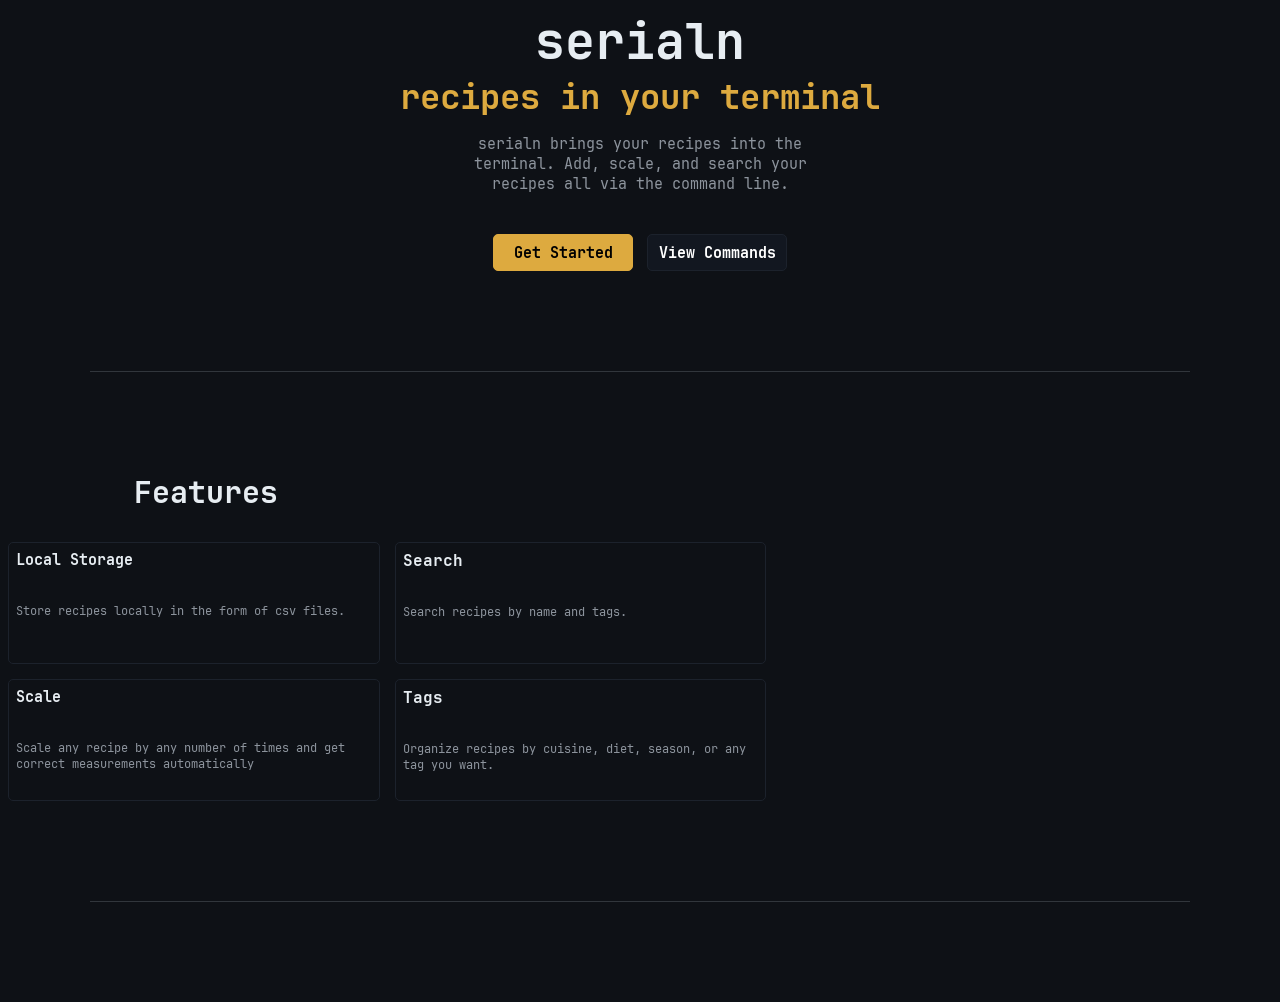
==== index.html @ abd71740 "Add all feature boxes Added all the feature boxes and organized them in a grid." ====
<!DOCTYPE html>
<html>
    <head>
        <title>serialn</title>
        <style>
            @font-face {
                font-family: JetBrainsMono;
                src: url('./fonts/JetBrainsMono-Regular.woff2') format('woff2');
            }
            @font-face {
                font-family: JetBrainsMonoBold;
                src: url(./fonts/JetBrainsMono-Bold.woff2) format('woff2');
            }
            .button {
                font-family: JetBrainsMonoBold;
                width: 140px;
                font-size: 15px;
                height: 37px;
                border-radius: 5px;
                border: 1px solid
            }
            .getstartedbutton {background-color: #DDAA3F; border-color: #DDAA3F; transition: background-color 0.3s ease-in-out;}
            .commandsbutton {background-color: #121720; border-color: #1c222c; color: white; transition: background-color 0.3s ease-in-out; transition: border-color 0.3 ease-in-out;}

            .getstartedbutton:hover {background-color: #e4a213;}
            .commandsbutton:hover {background-color: #1c222c; border-color: #E7EDF2;}

            .featuresbox {
                flex: 1;
                border: 1px solid;
                border-radius: 5px;
                border-color: #1c222c;
                width: auto;
                height: 15ch;
                text-align: left;
            }

        </style>
    </head>
    <body style="background-color: #0E1116;">
        <div style="text-align: center;">
            <p1 style="font-family: JetBrainsMonoBold; color: #E7EDF2; font-size: 50px; font: bold;">
            serialn
            </p1>
            <br>
            <p2 style="color: #DDAA3F; font-family: JetBrainsMonoBold; font-size:34px; font: bold;">
                recipes in your terminal
            </p2>
            <br>
        </div>

        <div style="margin-top: 15px; width: 50ch; text-align: center; margin-inline: auto;">
            <p3 style="color:#8D949D; font-family: JetBrainsMono; font-size: 15px">
                serialn brings your recipes into the terminal. Add, scale, and search
                your recipes all via the command line.
            </p3>
        </div>

        <div style="margin-top: 40px; text-align: center;">
            <button class="button getstartedbutton" style="margin-right: 10px;">
                Get Started
            </button>
            <button class="button commandsbutton">
                View Commands
            </button>
        </div>

        <hr style="width: 87%; margin-top: 100px; margin-bottom: 100px; border: none; border-top: 1px solid #31363C;">
        <p style="color: #E7EDF2; font-size: 30px; margin-left: 10%; font-family: JetBrainsMonoBold;">
                Features
        </p>

        <center>
            <div style="display: flex; flex-direction: column; gap: 15px;">
                <div style="display: flex; gap: 15px; width: 60%;">
                    <div class="featuresbox">
                        <p style="font-family: JetBrainsMonoBold; font-size: 15px; color: #E7EDF2; margin: 2%;">
                            Local Storage
                        </p>
                        <br>
                        <p style="font-family: JetBrainsMono; font-size: 12px; color: #8D949D; margin: 2%;">
                            Store recipes locally in the form of csv files.
                        </p>
                    </div>
                    <div class="featuresbox">
                        <p style="font-family: JetBrainsMonoBold; font-size: 15pxpx; color: #E7EDF2; margin: 2%;">
                            Search
                        </p>
                        <br>
                        <p style="font-family: JetBrainsMono; font-size: 12px; color: #8D949D; margin: 2%;">
                            Search recipes by name and tags.
                        </p>
                    </div>
                </div>
                <div style="display: flex; gap: 15px; width: 60%;">
                    <div class="featuresbox">
                        <p style="font-family: JetBrainsMonoBold; font-size: 15px; color: #E7EDF2; margin: 2%;">
                            Scale
                        </p>
                        <br>
                        <p style="font-family: JetBrainsMono; font-size: 12px; color: #8D949D; margin: 2%;">
                            Scale any recipe by any number of times and get correct measurements automatically
                        </p>
                    </div>
                    <div class="featuresbox">
                        <p style="font-family: JetBrainsMonoBold; font-size: 15pxpx; color: #E7EDF2; margin: 2%;">
                            Tags
                        </p>
                        <br>
                        <p style="font-family: JetBrainsMono; font-size: 12px; color: #8D949D; margin: 2%;">
                            Organize recipes by cuisine, diet, season, or any tag you want.
                        </p>
                    </div>
                </div>
            </div>
        </center>

        <hr style="width: 87%; margin-top: 100px; margin-bottom: 100px; border: none; border-top: 1px solid #31363C;">

    </body>
</html>
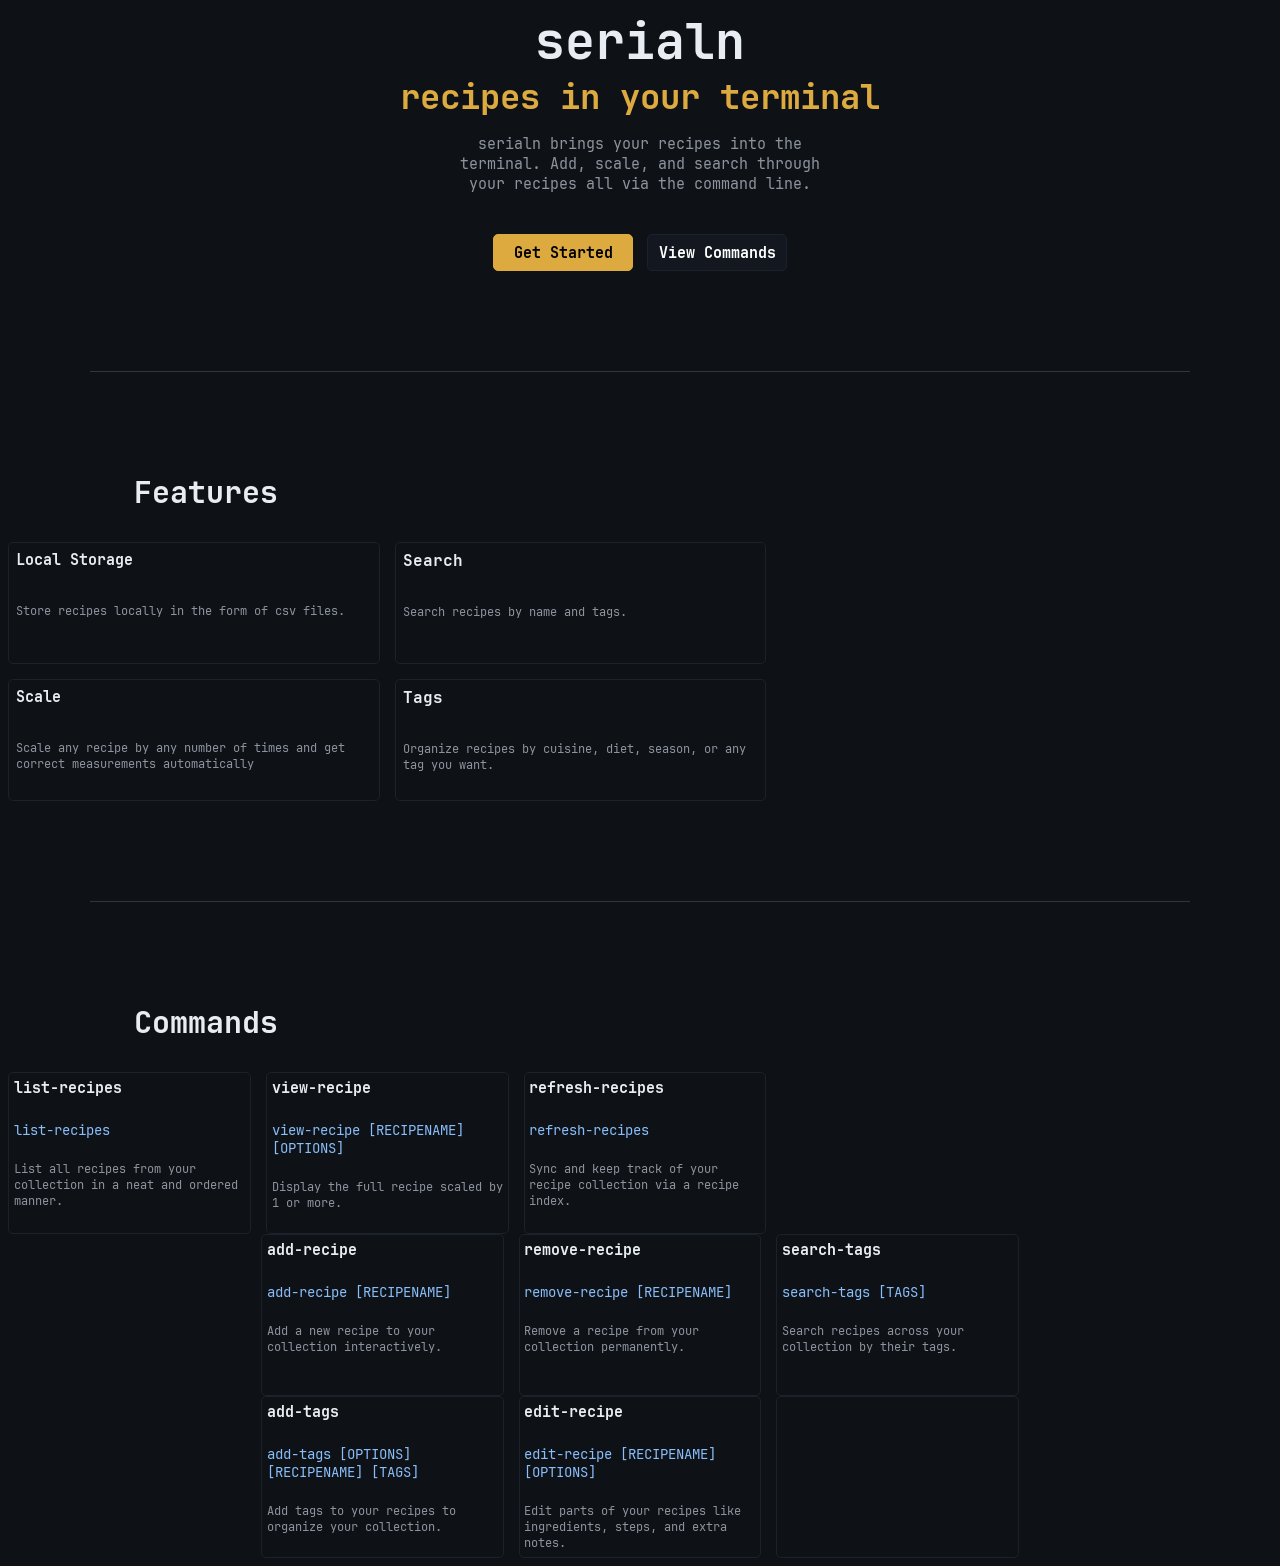
==== commit 235d7d2f: "Add a commands section Added a commands section and added brief descriptions for all eight commands." ====
--- a/index.html
+++ b/index.html
@@ -32,6 +32,16 @@
                 border-color: #1c222c;
                 width: auto;
                 height: 15ch;
+                text-align: left;
+            }
+
+            .commandsbox {
+                flex: 1;
+                border: 1px solid;
+                border-radius: 5px;
+                border-color: #1c222c;
+                width: auto;
+                height: 20ch;
                 text-align: left;
             }
 
@@ -51,8 +61,7 @@
 
         <div style="margin-top: 15px; width: 50ch; text-align: center; margin-inline: auto;">
             <p3 style="color:#8D949D; font-family: JetBrainsMono; font-size: 15px">
-                serialn brings your recipes into the terminal. Add, scale, and search
-                your recipes all via the command line.
+                serialn brings your recipes into the terminal. Add, scale, and search through your recipes all via the command line.
             </p3>
         </div>
 
@@ -116,6 +125,137 @@
         </center>
 
         <hr style="width: 87%; margin-top: 100px; margin-bottom: 100px; border: none; border-top: 1px solid #31363C;">
+        <p style="color: #E7EDF2; font-size: 30px; margin-left: 10%; font-family: JetBrainsMonoBold;">
+                Commands
+        </p>
+
+        <center>
+            <div style="display: flex; flex-direction: column; gap: 15px;">
+                <div style="display: flex; gap: 15px; width: 60%;">
+                    <div class="commandsbox">
+                        <p style="font-family: JetBrainsMonoBold; font-size: 15px; color: #E7EDF2; margin: 2%; margin-bottom: 0;">
+                            list-recipes
+                        </p>
+                        <br>
+                        <p style="font-family: JetBrainsMono; font-size: 14px; color: #89BEFA; margin: 2%; margin-bottom: 0;">
+                            list-recipes
+                        </p>
+                        <br>
+                        <p style="font-family: JetBrainsMono; font-size: 12px; color: #8D949D; margin: 2%; margin-bottom: 0;">
+                            List all recipes from your collection in a neat and ordered manner.
+                        </p>
+                    </div>
+                    <div class="commandsbox">
+                        <p style="font-family: JetBrainsMonoBold; font-size: 15px; color: #E7EDF2; margin: 2%; margin-bottom: 0;">
+                            view-recipe
+                        </p>
+                        <br>
+                        <p style="font-family: JetBrainsMono; font-size: 14px; color: #89BEFA; margin: 2%; margin-bottom: 0;">
+                            view-recipe [RECIPENAME] [OPTIONS]
+                        </p>
+                        <br>
+                        <p style="font-family: JetBrainsMono; font-size: 12px; color: #8D949D; margin: 2%; margin-bottom: 0;">
+                            Display the full recipe scaled by 1 or more.
+                        </p>
+                    </div>
+                    <div class="commandsbox">
+                        <p style="font-family: JetBrainsMonoBold; font-size: 15px; color: #E7EDF2; margin: 2%; margin-bottom: 0;">
+                            refresh-recipes
+                        </p>
+                        <br>
+                        <p style="font-family: JetBrainsMono; font-size: 14px; color: #89BEFA; margin: 2%; margin-bottom: 0;">
+                            refresh-recipes
+                        </p>
+                        <br>
+                        <p style="font-family: JetBrainsMono; font-size: 12px; color: #8D949D; margin: 2%; margin-bottom: 0;">
+                            Sync and keep track of your recipe collection via a recipe index.
+                        </p>
+                    </div>
+                </div>
+            </div>
+            <div style="display: flex; gap: 15px; width: 60%;">
+                <div class="commandsbox">
+                    <p style="font-family: JetBrainsMonoBold; font-size: 15px; color: #E7EDF2; margin: 2%; margin-bottom: 0;">
+                        add-recipe
+                    </p>
+                    <br>
+                    <p style="font-family: JetBrainsMono; font-size: 14px; color: #89BEFA; margin: 2%; margin-bottom: 0;">
+                        add-recipe [RECIPENAME]
+                    </p>
+                    <br>
+                    <p style="font-family: JetBrainsMono; font-size: 12px; color: #8D949D; margin: 2%; margin-bottom: 0;">
+                        Add a new recipe to your collection interactively.
+                    </p>
+                </div>
+                <div class="commandsbox">
+                    <p style="font-family: JetBrainsMonoBold; font-size: 15px; color: #E7EDF2; margin: 2%; margin-bottom: 0;">
+                        remove-recipe
+                    </p>
+                    <br>
+                    <p style="font-family: JetBrainsMono; font-size: 14px; color: #89BEFA; margin: 2%; margin-bottom: 0;">
+                        remove-recipe [RECIPENAME]
+                    </p>
+                    <br>
+                    <p style="font-family: JetBrainsMono; font-size: 12px; color: #8D949D; margin: 2%; margin-bottom: 0;">
+                        Remove a recipe from your collection permanently.
+                    </p>
+                </div>
+                <div class="commandsbox">
+                    <p style="font-family: JetBrainsMonoBold; font-size: 15px; color: #E7EDF2; margin: 2%; margin-bottom: 0;">
+                        search-tags
+                    </p>
+                    <br>
+                    <p style="font-family: JetBrainsMono; font-size: 14px; color: #89BEFA; margin: 2%; margin-bottom: 0;">
+                        search-tags [TAGS]
+                    </p>
+                    <br>
+                    <p style="font-family: JetBrainsMono; font-size: 12px; color: #8D949D; margin: 2%; margin-bottom: 0;">
+                        Search recipes across your collection by their tags.
+                    </p>
+                </div>
+            </div>
+            <div style="display: flex; gap: 15px; width: 60%;">
+                <div class="commandsbox">
+                    <p style="font-family: JetBrainsMonoBold; font-size: 15px; color: #E7EDF2; margin: 2%; margin-bottom: 0;">
+                        add-tags
+                    </p>
+                    <br>
+                    <p style="font-family: JetBrainsMono; font-size: 14px; color: #89BEFA; margin: 2%; margin-bottom: 0;">
+                        add-tags [OPTIONS] [RECIPENAME] [TAGS]
+                    </p>
+                    <br>
+                    <p style="font-family: JetBrainsMono; font-size: 12px; color: #8D949D; margin: 2%; margin-bottom: 0;">
+                        Add tags to your recipes to organize your collection.
+                    </p>
+                </div>
+                <div class="commandsbox">
+                    <p style="font-family: JetBrainsMonoBold; font-size: 15px; color: #E7EDF2; margin: 2%; margin-bottom: 0;">
+                        edit-recipe
+                    </p>
+                    <br>
+                    <p style="font-family: JetBrainsMono; font-size: 14px; color: #89BEFA; margin: 2%; margin-bottom: 0;">
+                        edit-recipe [RECIPENAME] [OPTIONS]
+                    </p>
+                    <br>
+                    <p style="font-family: JetBrainsMono; font-size: 12px; color: #8D949D; margin: 2%; margin-bottom: 0;">
+                        Edit parts of your recipes like ingredients, steps, and extra notes.
+                    </p>
+                </div>
+                <div class="commandsbox">
+                    <p style="font-family: JetBrainsMonoBold; font-size: 15px; color: #E7EDF2; margin: 2%; margin-bottom: 0;">
+                        
+                    </p>
+                    <br>
+                    <p style="font-family: JetBrainsMono; font-size: 14px; color: #89BEFA; margin: 2%; margin-bottom: 0;">
+                        
+                    </p>
+                    <br>
+                    <p style="font-family: JetBrainsMono; font-size: 12px; color: #8D949D; margin: 2%; margin-bottom: 0;">
+                        
+                    </p>
+                </div>
+            </div>
+        </center>
 
     </body>
 </html>
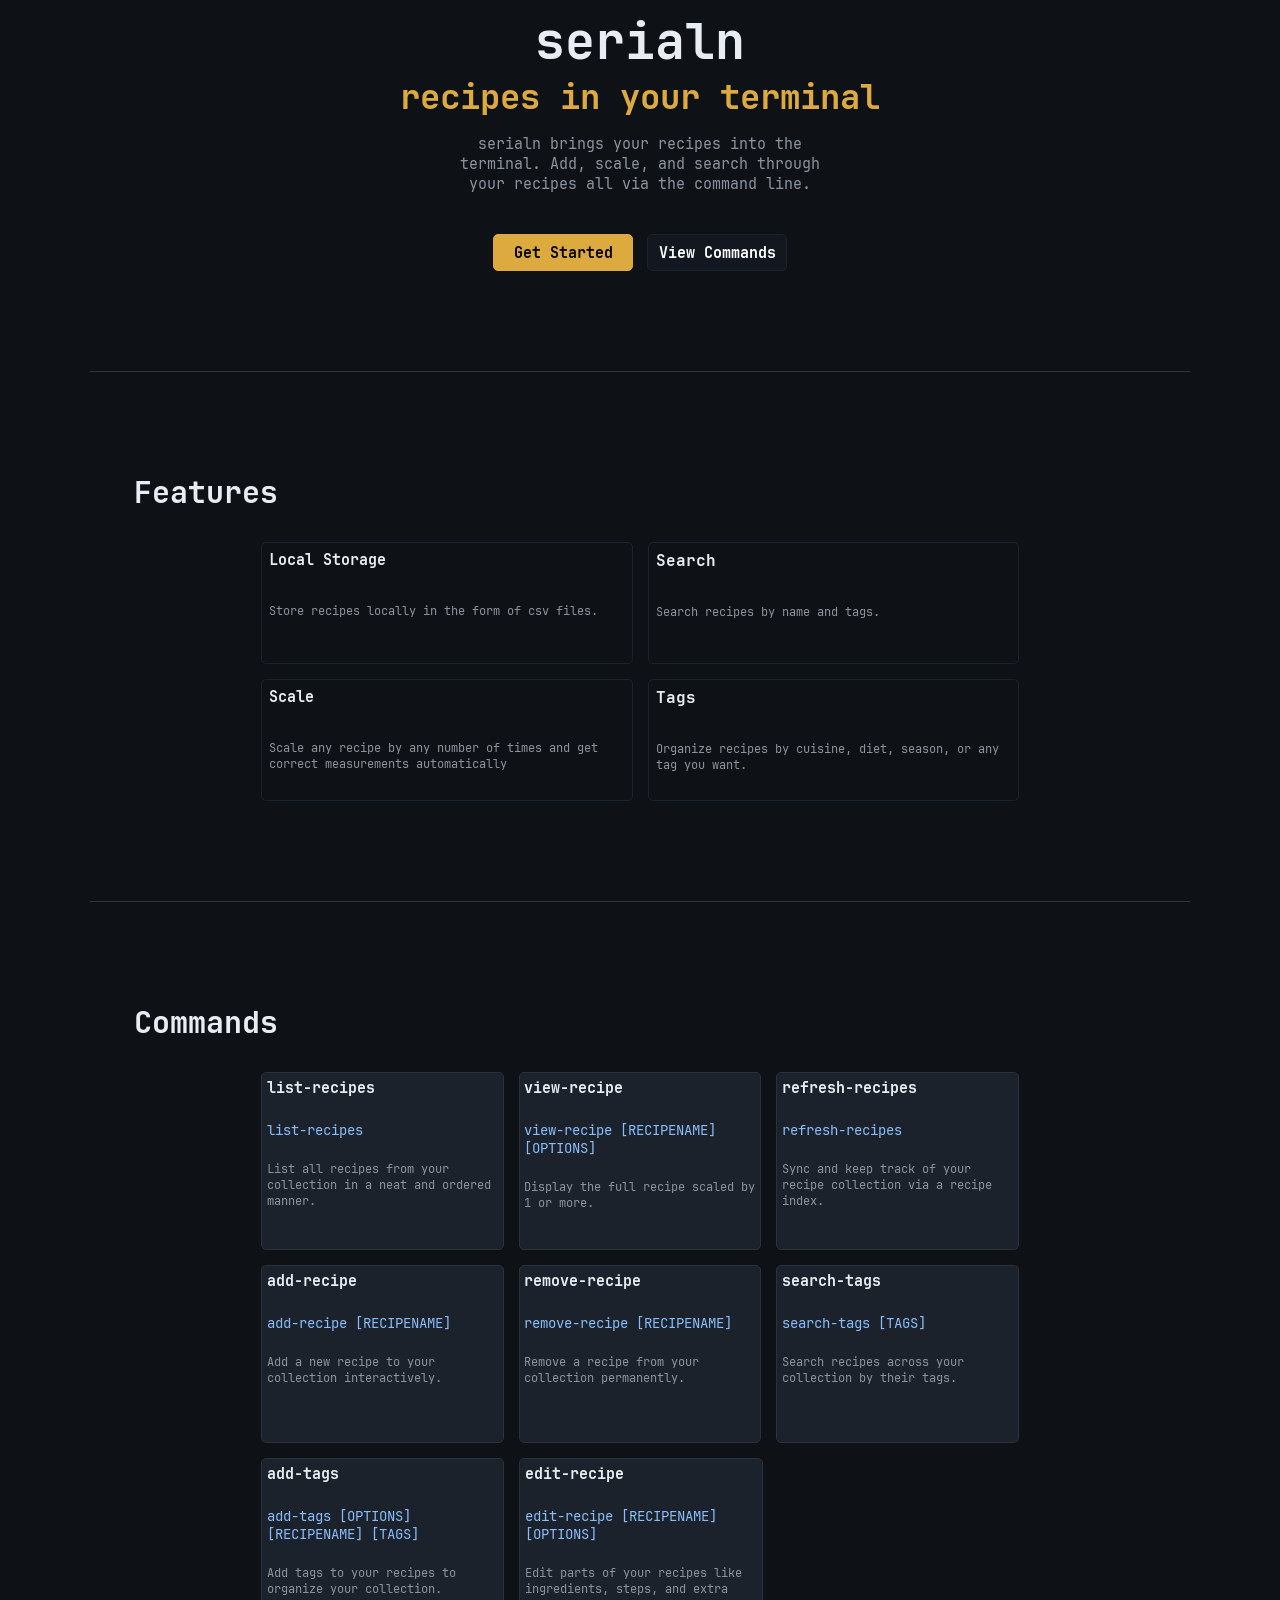
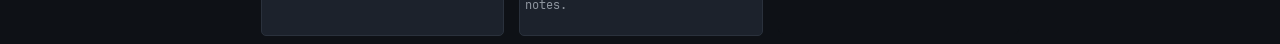
==== commit b0228560: "Fix spacing, add hover animation, remove border Fixed spacing between rows in the commands section. " ====
--- a/index.html
+++ b/index.html
@@ -39,10 +39,22 @@
                 flex: 1;
                 border: 1px solid;
                 border-radius: 5px;
-                border-color: #1c222c;
+                border-color: #2a313c;
                 width: auto;
-                height: 20ch;
+                height: 22ch;
                 text-align: left;
+                background-color: #1c222c;
+                transition: height 0.2s ease-in-out;
+            }
+
+            .commandsbox:hover {border-color: #DDAA3F; background-color: #252a32; height: 23ch;}
+
+            .commandsrow {
+                display: flex;
+                gap: 15px;
+                width: 60%;
+                flex-direction: row;
+                flex: 1;
             }
 
         </style>
@@ -80,8 +92,8 @@
         </p>
 
         <center>
-            <div style="display: flex; flex-direction: column; gap: 15px;">
-                <div style="display: flex; gap: 15px; width: 60%;">
+            <div style="display: flex; flex-direction: column; gap: 15px; align-items: center;">
+                <div style="display: flex; gap: 15px; width: 60%; flex-direction: row;">
                     <div class="featuresbox">
                         <p style="font-family: JetBrainsMonoBold; font-size: 15px; color: #E7EDF2; margin: 2%;">
                             Local Storage
@@ -101,7 +113,7 @@
                         </p>
                     </div>
                 </div>
-                <div style="display: flex; gap: 15px; width: 60%;">
+                <div style="display: flex; gap: 15px; width: 60%; flex-direction: row;">
                     <div class="featuresbox">
                         <p style="font-family: JetBrainsMonoBold; font-size: 15px; color: #E7EDF2; margin: 2%;">
                             Scale
@@ -130,8 +142,8 @@
         </p>
 
         <center>
-            <div style="display: flex; flex-direction: column; gap: 15px;">
-                <div style="display: flex; gap: 15px; width: 60%;">
+            <div style="display: flex; flex-direction: column; gap: 15px; align-items: center;">
+                <div class="commandsrow">
                     <div class="commandsbox">
                         <p style="font-family: JetBrainsMonoBold; font-size: 15px; color: #E7EDF2; margin: 2%; margin-bottom: 0;">
                             list-recipes
@@ -172,87 +184,75 @@
                         </p>
                     </div>
                 </div>
-            </div>
-            <div style="display: flex; gap: 15px; width: 60%;">
-                <div class="commandsbox">
-                    <p style="font-family: JetBrainsMonoBold; font-size: 15px; color: #E7EDF2; margin: 2%; margin-bottom: 0;">
-                        add-recipe
-                    </p>
-                    <br>
-                    <p style="font-family: JetBrainsMono; font-size: 14px; color: #89BEFA; margin: 2%; margin-bottom: 0;">
-                        add-recipe [RECIPENAME]
-                    </p>
-                    <br>
-                    <p style="font-family: JetBrainsMono; font-size: 12px; color: #8D949D; margin: 2%; margin-bottom: 0;">
-                        Add a new recipe to your collection interactively.
-                    </p>
-                </div>
-                <div class="commandsbox">
-                    <p style="font-family: JetBrainsMonoBold; font-size: 15px; color: #E7EDF2; margin: 2%; margin-bottom: 0;">
-                        remove-recipe
-                    </p>
-                    <br>
-                    <p style="font-family: JetBrainsMono; font-size: 14px; color: #89BEFA; margin: 2%; margin-bottom: 0;">
-                        remove-recipe [RECIPENAME]
-                    </p>
-                    <br>
-                    <p style="font-family: JetBrainsMono; font-size: 12px; color: #8D949D; margin: 2%; margin-bottom: 0;">
-                        Remove a recipe from your collection permanently.
-                    </p>
-                </div>
-                <div class="commandsbox">
-                    <p style="font-family: JetBrainsMonoBold; font-size: 15px; color: #E7EDF2; margin: 2%; margin-bottom: 0;">
-                        search-tags
-                    </p>
-                    <br>
-                    <p style="font-family: JetBrainsMono; font-size: 14px; color: #89BEFA; margin: 2%; margin-bottom: 0;">
-                        search-tags [TAGS]
-                    </p>
-                    <br>
-                    <p style="font-family: JetBrainsMono; font-size: 12px; color: #8D949D; margin: 2%; margin-bottom: 0;">
-                        Search recipes across your collection by their tags.
-                    </p>
-                </div>
-            </div>
-            <div style="display: flex; gap: 15px; width: 60%;">
-                <div class="commandsbox">
-                    <p style="font-family: JetBrainsMonoBold; font-size: 15px; color: #E7EDF2; margin: 2%; margin-bottom: 0;">
-                        add-tags
-                    </p>
-                    <br>
-                    <p style="font-family: JetBrainsMono; font-size: 14px; color: #89BEFA; margin: 2%; margin-bottom: 0;">
-                        add-tags [OPTIONS] [RECIPENAME] [TAGS]
-                    </p>
-                    <br>
-                    <p style="font-family: JetBrainsMono; font-size: 12px; color: #8D949D; margin: 2%; margin-bottom: 0;">
-                        Add tags to your recipes to organize your collection.
-                    </p>
-                </div>
-                <div class="commandsbox">
-                    <p style="font-family: JetBrainsMonoBold; font-size: 15px; color: #E7EDF2; margin: 2%; margin-bottom: 0;">
-                        edit-recipe
-                    </p>
-                    <br>
-                    <p style="font-family: JetBrainsMono; font-size: 14px; color: #89BEFA; margin: 2%; margin-bottom: 0;">
-                        edit-recipe [RECIPENAME] [OPTIONS]
-                    </p>
-                    <br>
-                    <p style="font-family: JetBrainsMono; font-size: 12px; color: #8D949D; margin: 2%; margin-bottom: 0;">
-                        Edit parts of your recipes like ingredients, steps, and extra notes.
-                    </p>
-                </div>
-                <div class="commandsbox">
-                    <p style="font-family: JetBrainsMonoBold; font-size: 15px; color: #E7EDF2; margin: 2%; margin-bottom: 0;">
-                        
-                    </p>
-                    <br>
-                    <p style="font-family: JetBrainsMono; font-size: 14px; color: #89BEFA; margin: 2%; margin-bottom: 0;">
-                        
-                    </p>
-                    <br>
-                    <p style="font-family: JetBrainsMono; font-size: 12px; color: #8D949D; margin: 2%; margin-bottom: 0;">
-                        
-                    </p>
+                <div class="commandsrow">
+                    <div class="commandsbox">
+                        <p style="font-family: JetBrainsMonoBold; font-size: 15px; color: #E7EDF2; margin: 2%; margin-bottom: 0;">
+                            add-recipe
+                        </p>
+                        <br>
+                        <p style="font-family: JetBrainsMono; font-size: 14px; color: #89BEFA; margin: 2%; margin-bottom: 0;">
+                            add-recipe [RECIPENAME]
+                        </p>
+                        <br>
+                        <p style="font-family: JetBrainsMono; font-size: 12px; color: #8D949D; margin: 2%; margin-bottom: 0;">
+                            Add a new recipe to your collection interactively.
+                        </p>
+                    </div>
+                    <div class="commandsbox">
+                        <p style="font-family: JetBrainsMonoBold; font-size: 15px; color: #E7EDF2; margin: 2%; margin-bottom: 0;">
+                            remove-recipe
+                        </p>
+                        <br>
+                        <p style="font-family: JetBrainsMono; font-size: 14px; color: #89BEFA; margin: 2%; margin-bottom: 0;">
+                            remove-recipe [RECIPENAME]
+                        </p>
+                        <br>
+                        <p style="font-family: JetBrainsMono; font-size: 12px; color: #8D949D; margin: 2%; margin-bottom: 0;">
+                            Remove a recipe from your collection permanently.
+                        </p>
+                    </div>
+                    <div class="commandsbox">
+                        <p style="font-family: JetBrainsMonoBold; font-size: 15px; color: #E7EDF2; margin: 2%; margin-bottom: 0;">
+                            search-tags
+                        </p>
+                        <br>
+                        <p style="font-family: JetBrainsMono; font-size: 14px; color: #89BEFA; margin: 2%; margin-bottom: 0;">
+                            search-tags [TAGS]
+                        </p>
+                        <br>
+                        <p style="font-family: JetBrainsMono; font-size: 12px; color: #8D949D; margin: 2%; margin-bottom: 0;">
+                            Search recipes across your collection by their tags.
+                        </p>
+                    </div>
+                </div>
+                <div class="commandsrow">
+                    <div class="commandsbox">
+                        <p style="font-family: JetBrainsMonoBold; font-size: 15px; color: #E7EDF2; margin: 2%; margin-bottom: 0;">
+                            add-tags
+                        </p>
+                        <br>
+                        <p style="font-family: JetBrainsMono; font-size: 14px; color: #89BEFA; margin: 2%; margin-bottom: 0;">
+                            add-tags [OPTIONS] [RECIPENAME] [TAGS]
+                        </p>
+                        <br>
+                        <p style="font-family: JetBrainsMono; font-size: 12px; color: #8D949D; margin: 2%; margin-bottom: 0;">
+                            Add tags to your recipes to organize your collection.
+                        </p>
+                    </div>
+                    <div class="commandsbox">
+                        <p style="font-family: JetBrainsMonoBold; font-size: 15px; color: #E7EDF2; margin: 2%; margin-bottom: 0;">
+                            edit-recipe
+                        </p>
+                        <br>
+                        <p style="font-family: JetBrainsMono; font-size: 14px; color: #89BEFA; margin: 2%; margin-bottom: 0;">
+                            edit-recipe [RECIPENAME] [OPTIONS]
+                        </p>
+                        <br>
+                        <p style="font-family: JetBrainsMono; font-size: 12px; color: #8D949D; margin: 2%; margin-bottom: 0;">
+                            Edit parts of your recipes like ingredients, steps, and extra notes.
+                        </p>
+                    </div>
+                    <div class="commandsbox" style="border: none; background-color: #0E1116;"></div>
                 </div>
             </div>
         </center>
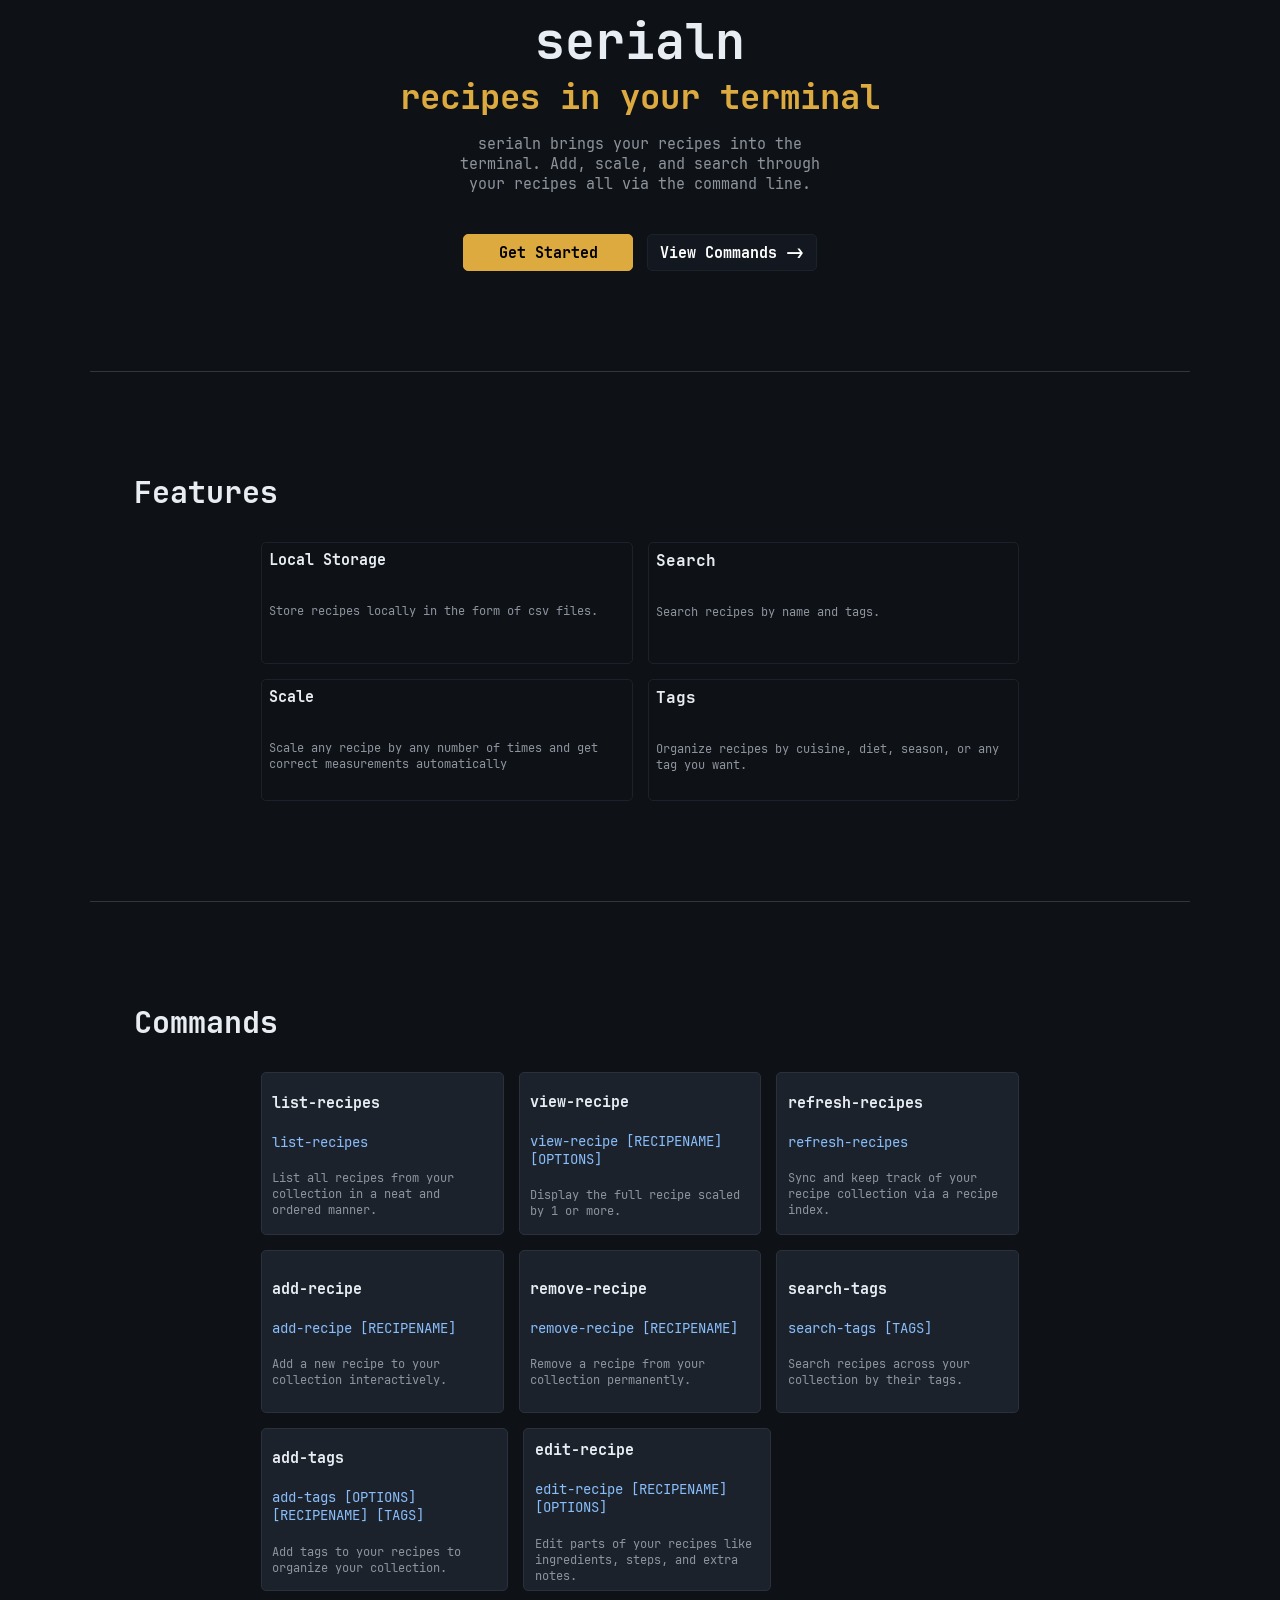
==== commit 148a4d54: "Link the command boxes to their respective command's pages Converted all the div the that held info " ====
--- a/index.html
+++ b/index.html
@@ -9,11 +9,11 @@
             }
             @font-face {
                 font-family: JetBrainsMonoBold;
-                src: url(./fonts/JetBrainsMono-Bold.woff2) format('woff2');
+                src: url('./fonts/JetBrainsMono-Bold.woff2') format('woff2');
             }
             .button {
                 font-family: JetBrainsMonoBold;
-                width: 140px;
+                width: 170px;
                 font-size: 15px;
                 height: 37px;
                 border-radius: 5px;
@@ -82,7 +82,7 @@
                 Get Started
             </button>
             <button class="button commandsbutton">
-                View Commands
+                View Commands ->
             </button>
         </div>
 
@@ -144,7 +144,7 @@
         <center>
             <div style="display: flex; flex-direction: column; gap: 15px; align-items: center;">
                 <div class="commandsrow">
-                    <div class="commandsbox">
+                    <button class="commandsbox" onclick="document.location.href='commands/list-recipes.html'">
                         <p style="font-family: JetBrainsMonoBold; font-size: 15px; color: #E7EDF2; margin: 2%; margin-bottom: 0;">
                             list-recipes
                         </p>
@@ -156,8 +156,8 @@
                         <p style="font-family: JetBrainsMono; font-size: 12px; color: #8D949D; margin: 2%; margin-bottom: 0;">
                             List all recipes from your collection in a neat and ordered manner.
                         </p>
-                    </div>
-                    <div class="commandsbox">
+                    </button>
+                    <button class="commandsbox"  onclick="document.location.href='commands/view-recipe.html'">
                         <p style="font-family: JetBrainsMonoBold; font-size: 15px; color: #E7EDF2; margin: 2%; margin-bottom: 0;">
                             view-recipe
                         </p>
@@ -169,8 +169,8 @@
                         <p style="font-family: JetBrainsMono; font-size: 12px; color: #8D949D; margin: 2%; margin-bottom: 0;">
                             Display the full recipe scaled by 1 or more.
                         </p>
-                    </div>
-                    <div class="commandsbox">
+                    </button>
+                    <button class="commandsbox"  onclick="document.location.href='commands/refresh-recipes.html'">
                         <p style="font-family: JetBrainsMonoBold; font-size: 15px; color: #E7EDF2; margin: 2%; margin-bottom: 0;">
                             refresh-recipes
                         </p>
@@ -182,10 +182,10 @@
                         <p style="font-family: JetBrainsMono; font-size: 12px; color: #8D949D; margin: 2%; margin-bottom: 0;">
                             Sync and keep track of your recipe collection via a recipe index.
                         </p>
-                    </div>
+                    </button>
                 </div>
                 <div class="commandsrow">
-                    <div class="commandsbox">
+                    <button class="commandsbox"  onclick="document.location.href='commands/add-recipe.html'">
                         <p style="font-family: JetBrainsMonoBold; font-size: 15px; color: #E7EDF2; margin: 2%; margin-bottom: 0;">
                             add-recipe
                         </p>
@@ -197,8 +197,8 @@
                         <p style="font-family: JetBrainsMono; font-size: 12px; color: #8D949D; margin: 2%; margin-bottom: 0;">
                             Add a new recipe to your collection interactively.
                         </p>
-                    </div>
-                    <div class="commandsbox">
+                    </button>
+                    <button class="commandsbox"  onclick="document.location.href='commands/remove-recipe.html'">
                         <p style="font-family: JetBrainsMonoBold; font-size: 15px; color: #E7EDF2; margin: 2%; margin-bottom: 0;">
                             remove-recipe
                         </p>
@@ -210,8 +210,8 @@
                         <p style="font-family: JetBrainsMono; font-size: 12px; color: #8D949D; margin: 2%; margin-bottom: 0;">
                             Remove a recipe from your collection permanently.
                         </p>
-                    </div>
-                    <div class="commandsbox">
+                    </button>
+                    <button class="commandsbox"  onclick="document.location.href='commands/search-tags.html'">
                         <p style="font-family: JetBrainsMonoBold; font-size: 15px; color: #E7EDF2; margin: 2%; margin-bottom: 0;">
                             search-tags
                         </p>
@@ -223,10 +223,10 @@
                         <p style="font-family: JetBrainsMono; font-size: 12px; color: #8D949D; margin: 2%; margin-bottom: 0;">
                             Search recipes across your collection by their tags.
                         </p>
-                    </div>
+                    </button>
                 </div>
                 <div class="commandsrow">
-                    <div class="commandsbox">
+                    <button class="commandsbox"  onclick="document.location.href='commands/add-tags.html'">
                         <p style="font-family: JetBrainsMonoBold; font-size: 15px; color: #E7EDF2; margin: 2%; margin-bottom: 0;">
                             add-tags
                         </p>
@@ -238,8 +238,8 @@
                         <p style="font-family: JetBrainsMono; font-size: 12px; color: #8D949D; margin: 2%; margin-bottom: 0;">
                             Add tags to your recipes to organize your collection.
                         </p>
-                    </div>
-                    <div class="commandsbox">
+                    </button>
+                    <button class="commandsbox"  onclick="document.location.href='commands/edit-recipe.html'">
                         <p style="font-family: JetBrainsMonoBold; font-size: 15px; color: #E7EDF2; margin: 2%; margin-bottom: 0;">
                             edit-recipe
                         </p>
@@ -251,7 +251,7 @@
                         <p style="font-family: JetBrainsMono; font-size: 12px; color: #8D949D; margin: 2%; margin-bottom: 0;">
                             Edit parts of your recipes like ingredients, steps, and extra notes.
                         </p>
-                    </div>
+                    </button>
                     <div class="commandsbox" style="border: none; background-color: #0E1116;"></div>
                 </div>
             </div>
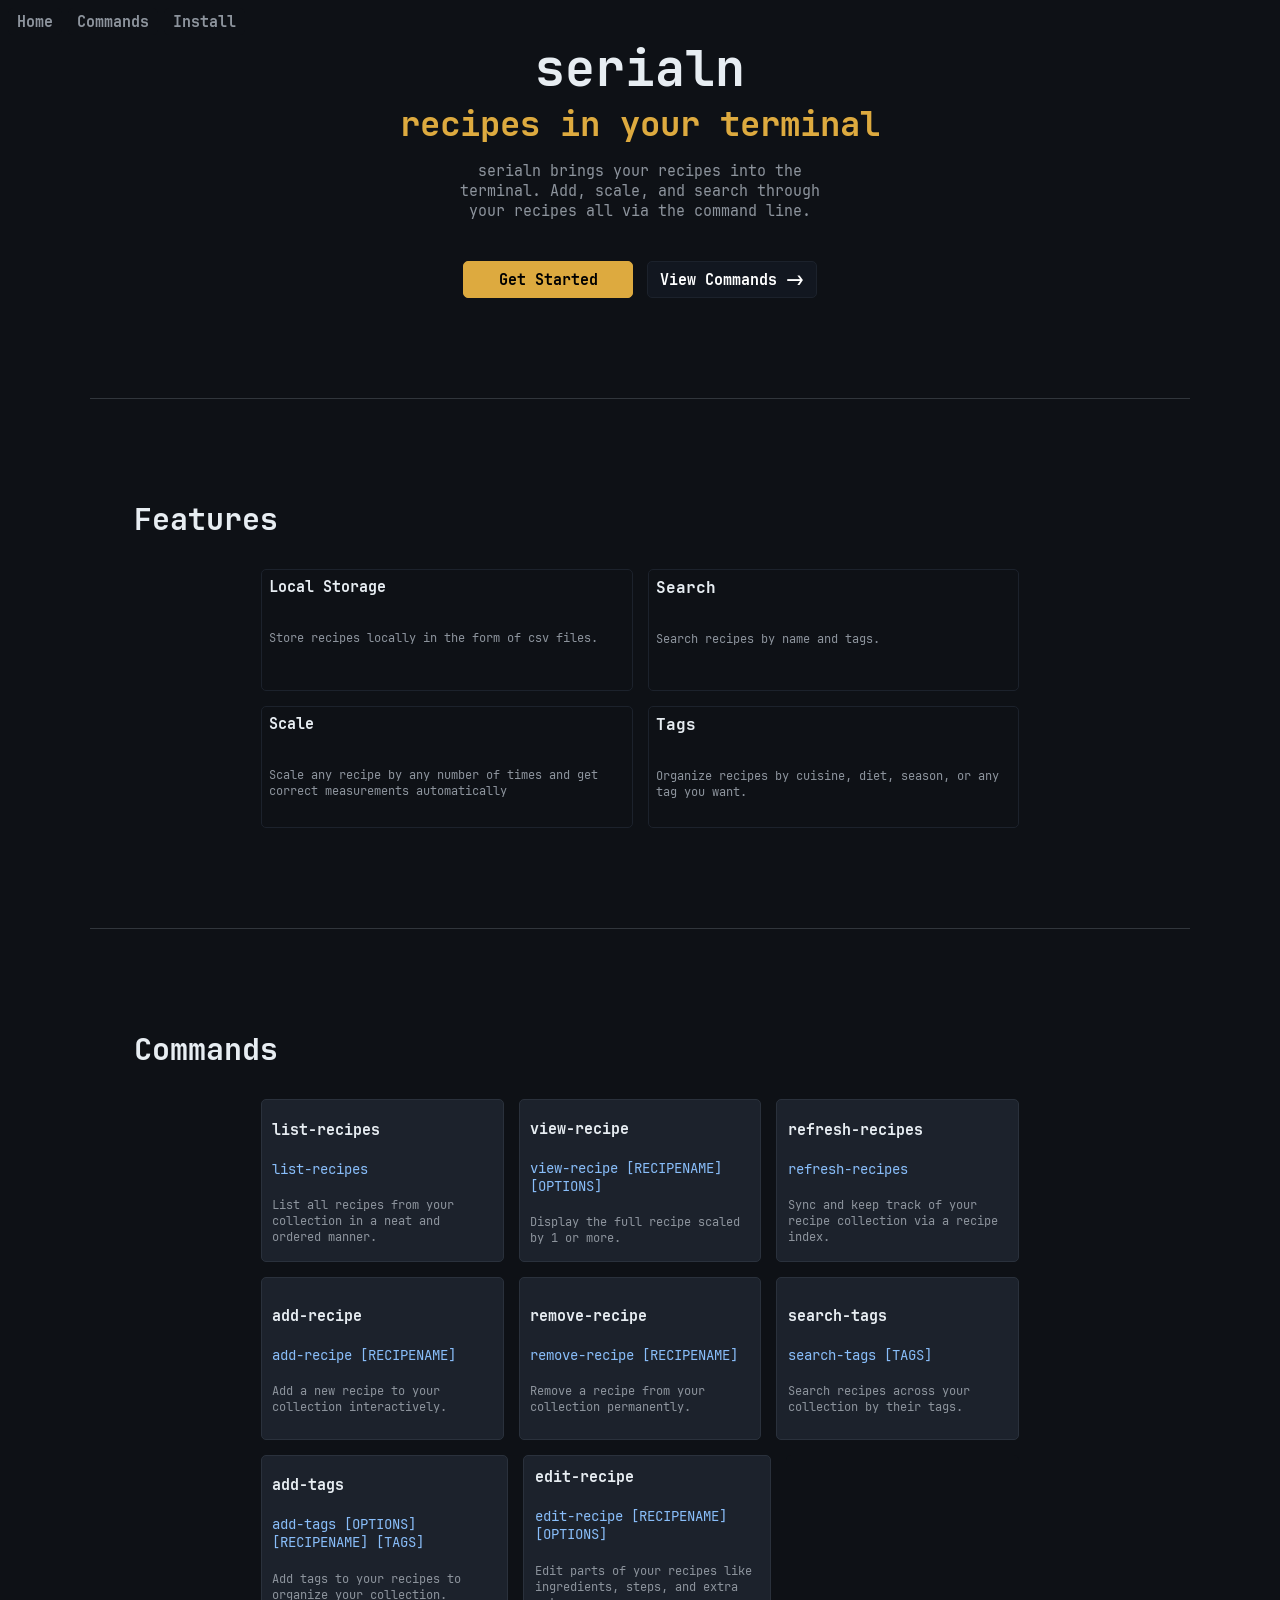
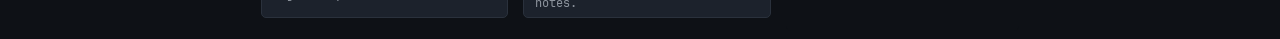
==== commit d9e349b6: "Add a navigation bar Added a navigation bar at the top of index.html. Currently only one of the butt" ====
--- a/index.html
+++ b/index.html
@@ -19,8 +19,8 @@
                 border-radius: 5px;
                 border: 1px solid
             }
-            .getstartedbutton {background-color: #DDAA3F; border-color: #DDAA3F; transition: background-color 0.3s ease-in-out;}
-            .commandsbutton {background-color: #121720; border-color: #1c222c; color: white; transition: background-color 0.3s ease-in-out; transition: border-color 0.3 ease-in-out;}
+            .getstartedbutton {background-color: #DDAA3F; border-color: #DDAA3F; transition: background-color 0.2s ease-in-out;}
+            .commandsbutton {background-color: #121720; border-color: #1c222c; color: white; transition: background-color 0.2s ease-in-out; transition: border-color 0.3 ease-in-out;}
 
             .getstartedbutton:hover {background-color: #e4a213;}
             .commandsbutton:hover {background-color: #1c222c; border-color: #E7EDF2;}
@@ -57,8 +57,26 @@
                 flex: 1;
             }
 
+            .navbutton {
+                color: #8D949D;
+                background-color: #0E1116;
+                border: none;
+                font-size: 15px;
+                font-family: JetBrainsMonoBold;
+                border-radius: 5px;
+                height: 3ch;
+                transition: background-color 0.2s ease-in-out;
+            }
+
+            .navbutton:hover {background-color: #1c222c;}
+
         </style>
     </head>
+    <nav style="color: #8D949D; font-size: 10px; font-family: JetBrainsMonoBold;">
+        <button class="navbutton" onclick="document.location.href='index.html'" style="width: 6ch">Home</button>
+        <button class="navbutton" style="width: 10ch">Commands</button>
+        <button class="navbutton" style="width: 9ch">Install</button>
+    </nav>
     <body style="background-color: #0E1116;">
         <div style="text-align: center;">
             <p1 style="font-family: JetBrainsMonoBold; color: #E7EDF2; font-size: 50px; font: bold;">
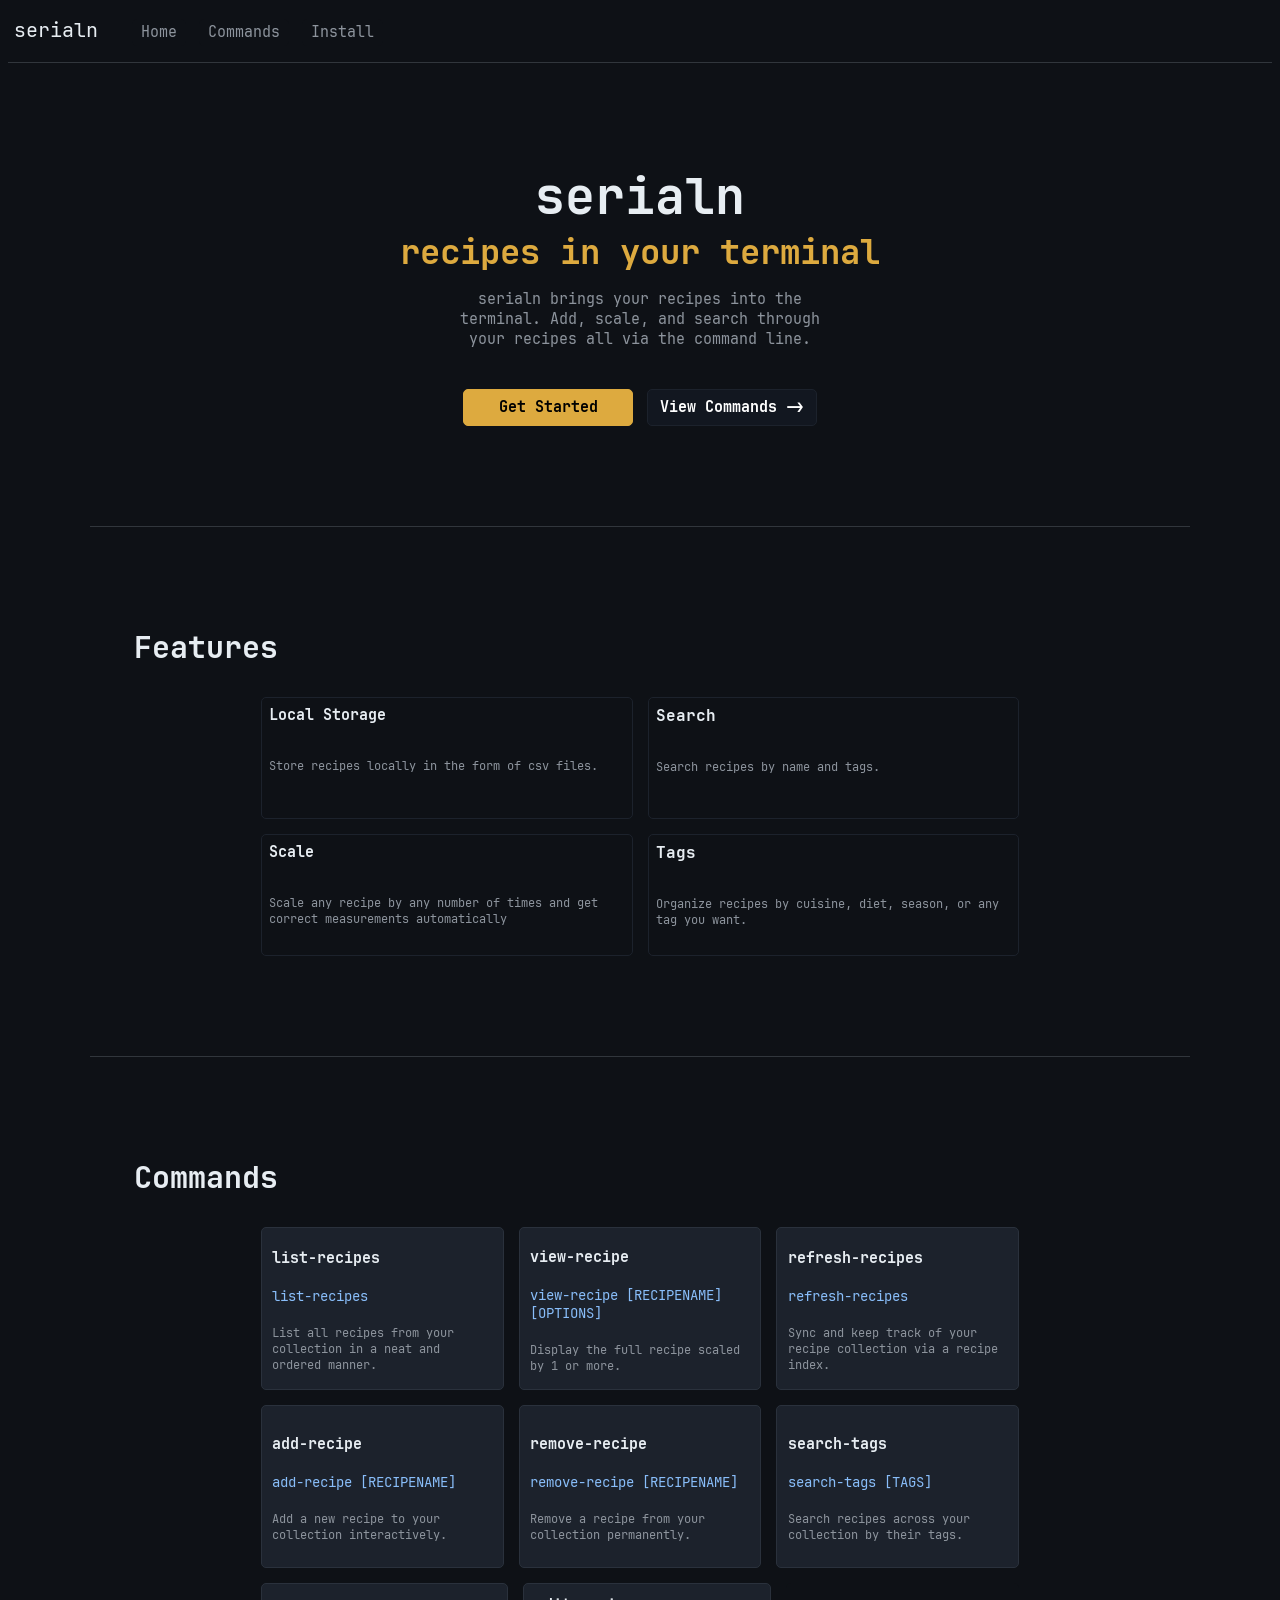
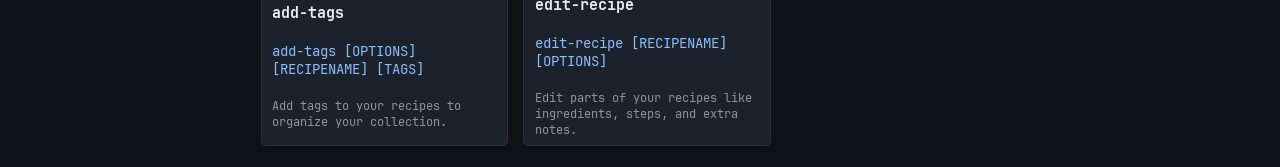
==== commit 83b36f81: "Finish adding a navigation bar to index.html Finished adding a navigation bar to index.html. Only th" ====
--- a/index.html
+++ b/index.html
@@ -62,21 +62,30 @@
                 background-color: #0E1116;
                 border: none;
                 font-size: 15px;
-                font-family: JetBrainsMonoBold;
+                font-family: JetBrainsMono;
                 border-radius: 5px;
                 height: 3ch;
                 transition: background-color 0.2s ease-in-out;
-            }
-
-            .navbutton:hover {background-color: #1c222c;}
+                flex: 1;
+                margin-right: 1ch;
+            }
+
+            .navbutton:hover {background-color: #1c222c; color: #E7EDF2}
 
         </style>
     </head>
-    <nav style="color: #8D949D; font-size: 10px; font-family: JetBrainsMonoBold;">
-        <button class="navbutton" onclick="document.location.href='index.html'" style="width: 6ch">Home</button>
-        <button class="navbutton" style="width: 10ch">Commands</button>
-        <button class="navbutton" style="width: 9ch">Install</button>
-    </nav>
+
+    <div style="display: flex; flex-direction: row; margin-top: 2ch;">
+        <nav>
+            <button style="font-family: JetBrainsMono; font-size: 20px; color: #E7EDF2; flex: 1; border: none; background-color: #0E1116; margin-right: 2ch;">serialn</button>
+            <button class="navbutton" onclick="document.location.href='index.html'" style="width: 6ch">Home</button>
+            <button class="navbutton" style="width: 10ch">Commands</button>
+            <button class="navbutton" style="width: 9ch">Install</button>
+        </nav>
+    </div>
+
+    <hr style="width: 100%; margin-top: 2ch; margin-bottom: 100px; border: none; border-top: 1px solid #31363C;">
+
     <body style="background-color: #0E1116;">
         <div style="text-align: center;">
             <p1 style="font-family: JetBrainsMonoBold; color: #E7EDF2; font-size: 50px; font: bold;">
@@ -90,7 +99,7 @@
         </div>
 
         <div style="margin-top: 15px; width: 50ch; text-align: center; margin-inline: auto;">
-            <p3 style="color:#8D949D; font-family: JetBrainsMono; font-size: 15px">
+            <p3 style="color:#8D949D; font-family: JetBrainsMono; font-size: 15px;">
                 serialn brings your recipes into the terminal. Add, scale, and search through your recipes all via the command line.
             </p3>
         </div>
